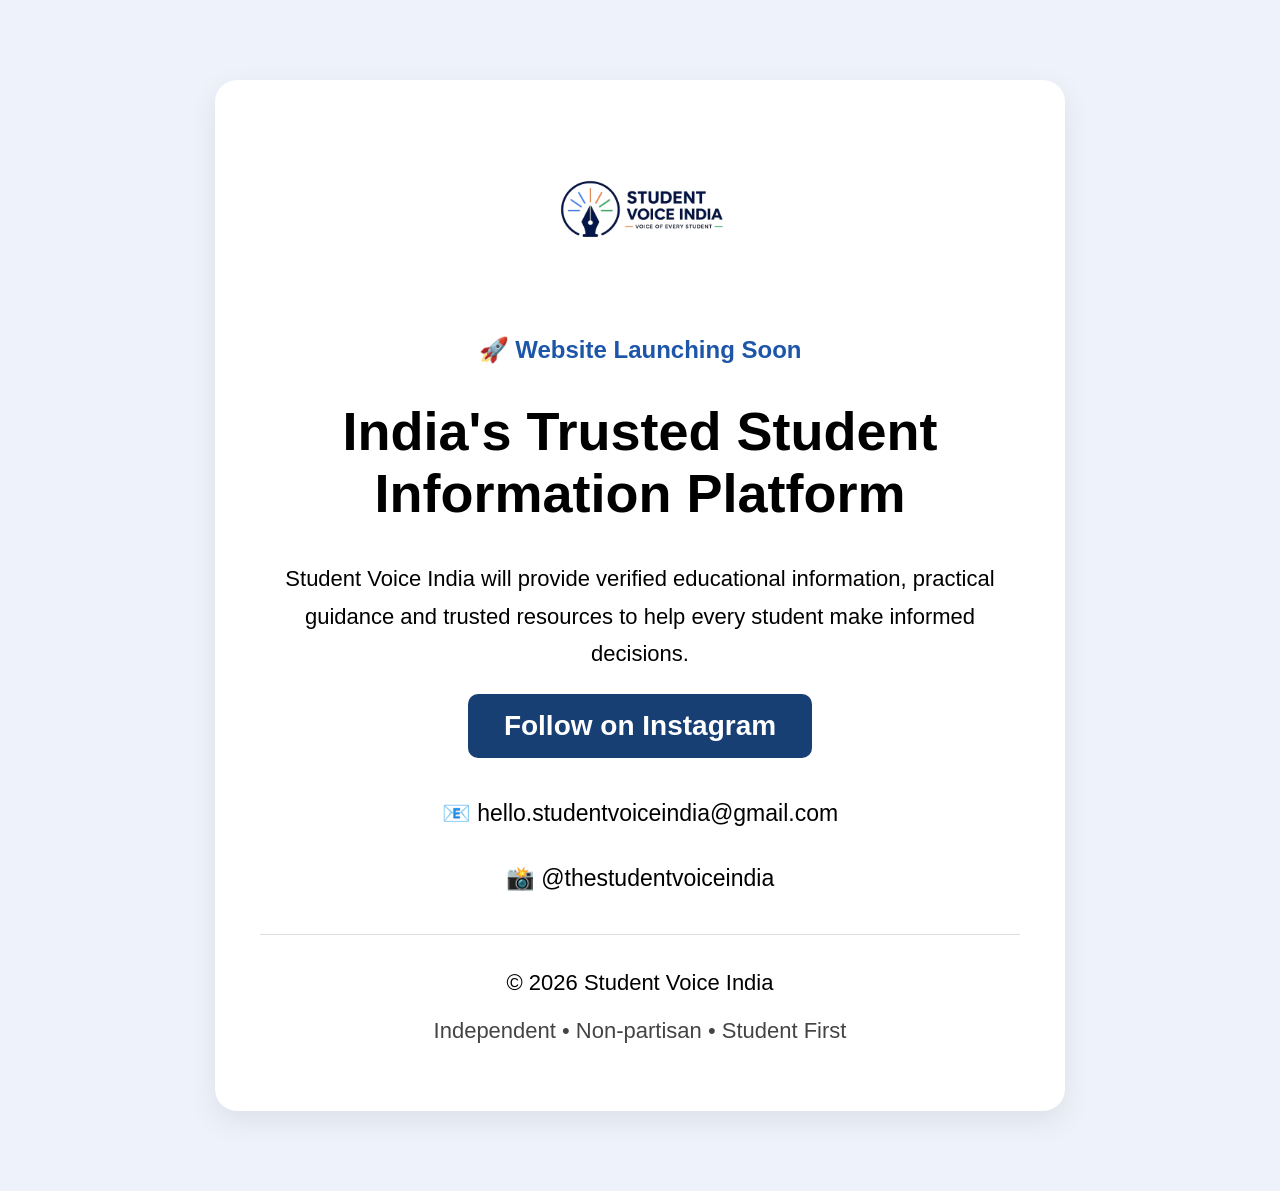
==== index.html @ ef29e7c0 "Update index.html" ====
<!DOCTYPE html>
<html lang="en">

<head>
    <meta charset="UTF-8">
    <meta name="viewport" content="width=device-width, initial-scale=1.0">

    <title>Student Voice India | Launching Soon</title>

    <link rel="icon" type="image/png" href="favicon.png">
    <link rel="stylesheet" href="style.css">
</head>

<body>

<div class="card">

<img src="logo.png" class="logo" alt="Student Voice India Logo">

<p class="launch">🚀 Website Launching Soon</p>

<h1>India's Trusted Student Information Platform</h1>

<p class="description">
Student Voice India will provide verified educational information,
practical guidance and trusted resources to help every student make informed decisions.
</p>

<a class="btn" href="https://instagram.com/thestudentvoiceindia" target="_blank">
Follow on Instagram
</a>

<div class="contact">

<p>📧 hello.studentvoiceindia@gmail.com</p>

<p>📸 @thestudentvoiceindia</p>

</div>

<hr>

<p class="copyright">
© 2026 Student Voice India
</p>

<p class="footer">
Independent • Non-partisan • Student First
</p>

</div>

</body>
</html>
---- style.css ----
body{
    margin:0;
    background:#eef3fb;
    font-family:Arial, Helvetica, sans-serif;
    padding:40px;
}

.card{

    max-width:760px;

    margin:40px auto;

    background:#ffffff;

    border-radius:22px;

    padding:45px;

    text-align:center;

    box-shadow:0 10px 30px rgba(0,0,0,.08);

}

.logo{
    width:280px;
    max-width:90%;
    margin:0 auto 12px;
    display:block;
}

.launch{
    color:#1d56a8;
    font-size:24px;
    font-weight:700;
    margin-bottom:15px;
}

h1{
    font-size:54px;
    line-height:1.15;
}

.description{
    font-size:22px;
    line-height:1.7;
}

.btn{

    display:inline-block;

    background:#183f74;

    color:#fff;

   padding:16px 36px;

    text-decoration:none;

    border-radius:10px;

   font-size:28px;

    font-weight:600;

}

.btn:hover{

    background:#12335d;

}

.contact{

    margin-top:35px;

    font-size:23px;

    line-height:1.8;

}

hr{

    margin:35px 0;

    border:none;

    border-top:1px solid #ddd;

}

.copyright{

    font-size:22px;

}

.footer{

    font-size:22px;

    color:#444;

}
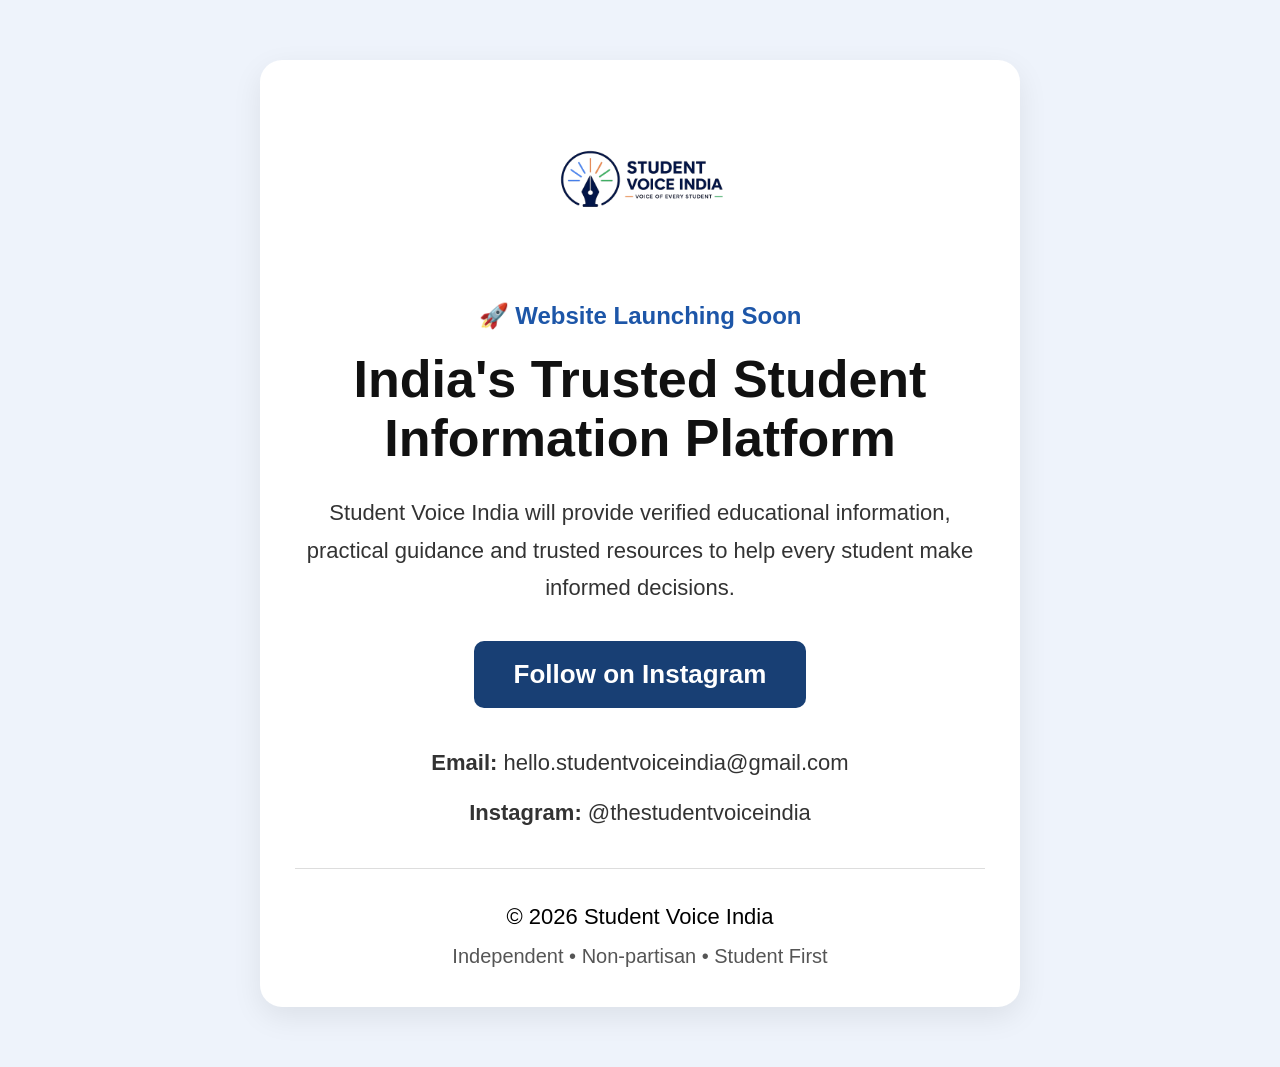
==== commit e37855ee: "Update index.html" ====
--- a/index.html
+++ b/index.html
@@ -2,53 +2,95 @@
 <html lang="en">
 
 <head>
+
+    <!-- Google Analytics -->
+    <script async src="https://www.googletagmanager.com/gtag/js?id=G-RP1W1ZYE9P"></script>
+    <script>
+        window.dataLayer = window.dataLayer || [];
+        function gtag() { dataLayer.push(arguments); }
+        gtag('js', new Date());
+
+        gtag('config', 'G-RP1W1ZYE9P');
+    </script>
+
     <meta charset="UTF-8">
     <meta name="viewport" content="width=device-width, initial-scale=1.0">
 
-    <title>Student Voice India | Launching Soon</title>
+    <title>Student Voice India | India's Trusted Student Information Platform</title>
+
+    <meta name="description"
+        content="Student Voice India provides verified educational information, admission guidance, career resources, scholarships and opportunities for students across India.">
+
+    <meta name="keywords"
+        content="Student Voice India, Education, Admissions, Scholarships, Colleges, Universities, Career Guidance, Students India">
+
+    <meta name="author" content="Student Voice India">
+
+    <meta name="robots" content="index, follow">
+
+    <link rel="canonical" href="https://studentvoiceindia.com/">
 
     <link rel="icon" type="image/png" href="favicon.png">
+
+    <!-- Open Graph -->
+    <meta property="og:title" content="Student Voice India">
+    <meta property="og:description" content="India's Trusted Student Information Platform">
+    <meta property="og:image" content="https://studentvoiceindia.com/logo.png">
+    <meta property="og:url" content="https://studentvoiceindia.com">
+    <meta property="og:type" content="website">
+
+    <!-- Twitter -->
+    <meta name="twitter:card" content="summary_large_image">
+    <meta name="twitter:title" content="Student Voice India">
+    <meta name="twitter:description" content="India's Trusted Student Information Platform">
+    <meta name="twitter:image" content="https://studentvoiceindia.com/logo.png">
+
     <link rel="stylesheet" href="style.css">
+
 </head>
 
 <body>
 
-<div class="card">
+    <div class="card">
 
-<img src="logo.png" class="logo" alt="Student Voice India Logo">
+        <img src="logo.png" class="logo" alt="Student Voice India Logo">
 
-<p class="launch">🚀 Website Launching Soon</p>
+        <p class="launch">🚀 Website Launching Soon</p>
 
-<h1>India's Trusted Student Information Platform</h1>
+        <h1>India's Trusted Student Information Platform</h1>
 
-<p class="description">
-Student Voice India will provide verified educational information,
-practical guidance and trusted resources to help every student make informed decisions.
-</p>
+        <p class="description">
+            Student Voice India will provide verified educational information,
+            practical guidance and trusted resources to help every student make informed decisions.
+        </p>
 
-<a class="btn" href="https://instagram.com/thestudentvoiceindia" target="_blank">
-Follow on Instagram
-</a>
+        <a class="btn"
+            href="https://instagram.com/thestudentvoiceindia"
+            target="_blank"
+            rel="noopener noreferrer">
+            Follow on Instagram
+        </a>
 
-<div class="contact">
+        <div class="contact">
 
-<p>📧 hello.studentvoiceindia@gmail.com</p>
+            <p><strong>Email:</strong> hello.studentvoiceindia@gmail.com</p>
 
-<p>📸 @thestudentvoiceindia</p>
+            <p><strong>Instagram:</strong> @thestudentvoiceindia</p>
 
-</div>
+        </div>
 
-<hr>
+        <hr>
 
-<p class="copyright">
-© 2026 Student Voice India
-</p>
+        <p class="copyright">
+            © 2026 Student Voice India
+        </p>
 
-<p class="footer">
-Independent • Non-partisan • Student First
-</p>
+        <p class="footer">
+            Independent • Non-partisan • Student First
+        </p>
 
-</div>
+    </div>
 
 </body>
+
 </html>
--- a/style.css
+++ b/style.css
@@ -1,108 +1,264 @@
-body{
+/* ==========================================
+   Student Voice India - Final Responsive CSS
+========================================== */
+
+*{
     margin:0;
+    padding:0;
+    box-sizing:border-box;
+}
+
+body{
     background:#eef3fb;
     font-family:Arial, Helvetica, sans-serif;
-    padding:40px;
-}
-
-.card{
-
+    padding:30px 20px;
+}
+
+.card{
     max-width:760px;
-
-    margin:40px auto;
-
+    margin:30px auto;
     background:#ffffff;
-
     border-radius:22px;
-
-    padding:45px;
-
+    padding:35px;
     text-align:center;
-
     box-shadow:0 10px 30px rgba(0,0,0,.08);
-
 }
 
 .logo{
     width:280px;
-    max-width:90%;
-    margin:0 auto 12px;
+    max-width:100%;
     display:block;
+    margin:0 auto 20px;
 }
 
 .launch{
     color:#1d56a8;
     font-size:24px;
     font-weight:700;
+    margin-bottom:20px;
+}
+
+h1{
+    font-size:52px;
+    line-height:1.15;
+    color:#111;
+    margin-bottom:25px;
+    font-weight:700;
+}
+
+.description{
+    font-size:22px;
+    line-height:1.7;
+    color:#333;
+    margin-bottom:35px;
+}
+
+.btn{
+    display:inline-block;
+    background:#183f74;
+    color:#ffffff;
+    text-decoration:none;
+    padding:18px 40px;
+    border-radius:10px;
+    font-size:26px;
+    font-weight:600;
+    transition:0.3s;
+}
+
+.btn:hover{
+    background:#12335d;
+}
+
+.contact{
+    margin-top:35px;
+    font-size:22px;
+    line-height:1.8;
+    color:#333;
+    word-break:break-word;
+}
+
+.contact p{
+    margin:10px 0;
+}
+
+hr{
+    margin:35px 0;
+    border:none;
+    border-top:1px solid #dddddd;
+}
+
+.copyright{
+    font-size:22px;
+    margin-bottom:10px;
+}
+
+.footer{
+    font-size:20px;
+    color:#555;
+    line-height:1.6;
+}
+
+
+
+/* ==========================================
+            Tablet (≤992px)
+========================================== */
+
+@media (max-width:992px){
+
+body{
+    padding:20px;
+}
+
+.card{
+    padding:32px;
+}
+
+.logo{
+    width:240px;
+}
+
+.launch{
+    font-size:22px;
+}
+
+h1{
+    font-size:42px;
+}
+
+.description{
+    font-size:20px;
+}
+
+.btn{
+    font-size:24px;
+}
+
+.contact{
+    font-size:20px;
+}
+
+}
+
+
+
+/* ==========================================
+            Mobile (≤768px)
+========================================== */
+
+@media (max-width:768px){
+
+body{
+    padding:15px;
+}
+
+.card{
+    width:100%;
+    margin:20px auto;
+    padding:28px 20px;
+    border-radius:18px;
+}
+
+.logo{
+    width:200px;
+    margin-bottom:18px;
+}
+
+.launch{
+    font-size:18px;
     margin-bottom:15px;
 }
 
 h1{
-    font-size:54px;
-    line-height:1.15;
-}
-
-.description{
-    font-size:22px;
+    font-size:34px;
+    line-height:1.25;
+    margin-bottom:18px;
+}
+
+.description{
+    font-size:18px;
+    line-height:1.65;
+    margin-bottom:28px;
+}
+
+.btn{
+    display:block;
+    width:100%;
+    padding:16px;
+    font-size:20px;
+}
+
+.contact{
+    font-size:18px;
     line-height:1.7;
 }
 
-.btn{
-
-    display:inline-block;
-
-    background:#183f74;
-
-    color:#fff;
-
-   padding:16px 36px;
-
-    text-decoration:none;
-
-    border-radius:10px;
-
-   font-size:28px;
-
-    font-weight:600;
-
-}
-
-.btn:hover{
-
-    background:#12335d;
-
-}
-
-.contact{
-
-    margin-top:35px;
-
-    font-size:23px;
-
-    line-height:1.8;
-
-}
-
-hr{
-
-    margin:35px 0;
-
-    border:none;
-
-    border-top:1px solid #ddd;
-
+.contact p{
+    margin:10px 0;
 }
 
 .copyright{
-
-    font-size:22px;
-
+    font-size:18px;
 }
 
 .footer{
-
-    font-size:22px;
-
-    color:#444;
-
-}
+    font-size:16px;
+    line-height:1.5;
+}
+
+}
+
+
+
+/* ==========================================
+         Small Phones (≤480px)
+========================================== */
+
+@media (max-width:480px){
+
+body{
+    padding:10px;
+}
+
+.card{
+    padding:22px 16px;
+}
+
+.logo{
+    width:180px;
+}
+
+.launch{
+    font-size:17px;
+}
+
+h1{
+    font-size:30px;
+    line-height:1.25;
+}
+
+.description{
+    font-size:17px;
+    line-height:1.6;
+}
+
+.btn{
+    font-size:19px;
+    padding:15px;
+}
+
+.contact{
+    font-size:16px;
+    line-height:1.6;
+}
+
+.copyright{
+    font-size:16px;
+}
+
+.footer{
+    font-size:15px;
+    line-height:1.5;
+}
+
+}
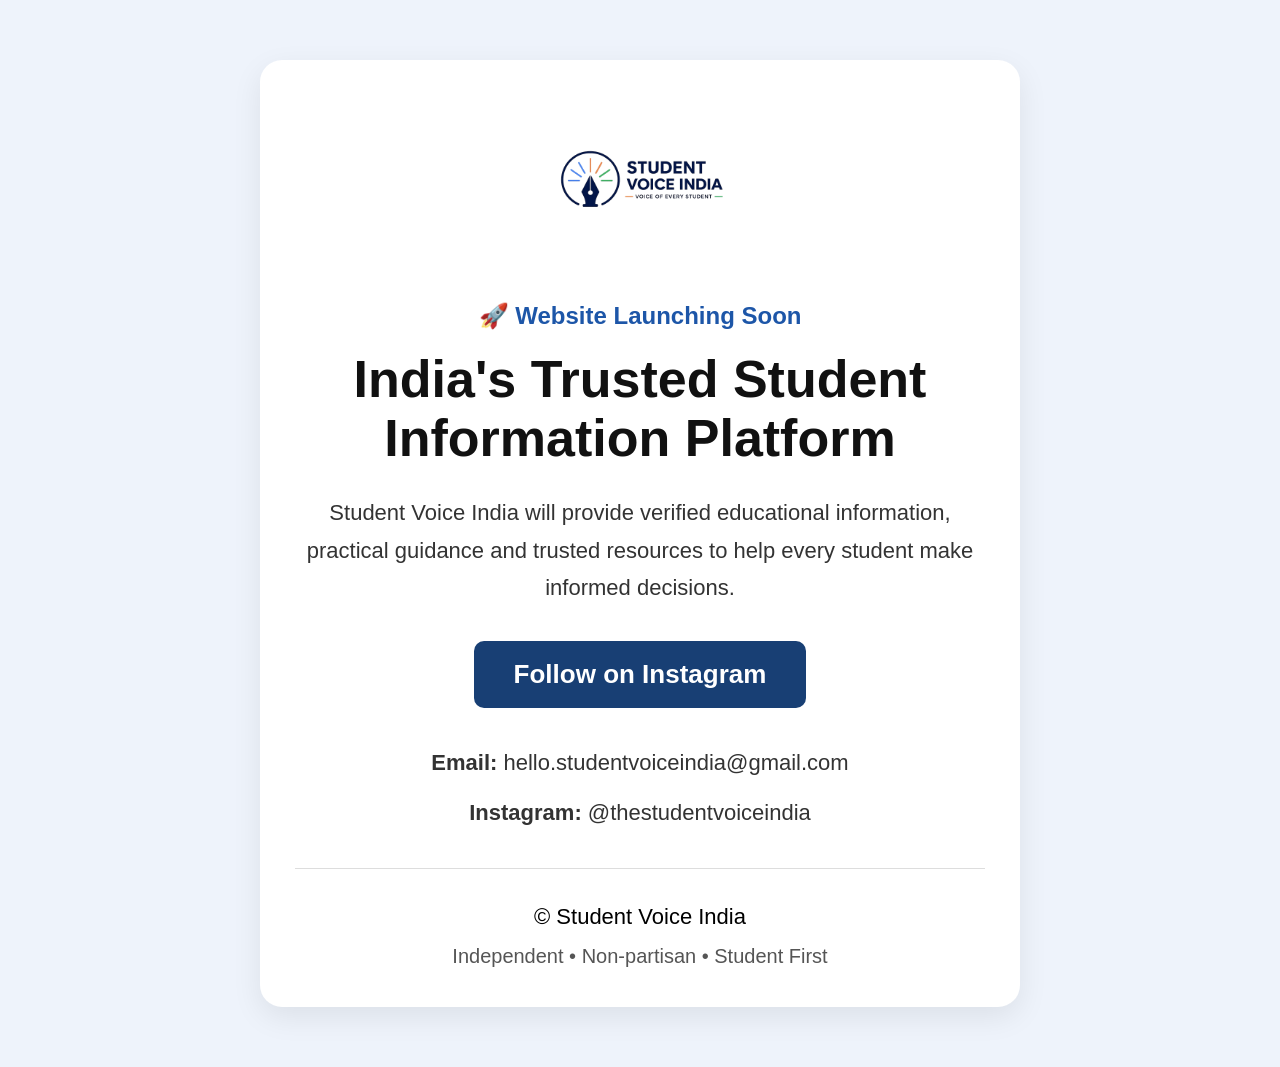
==== commit c01173f9: "Update index.html" ====
--- a/index.html
+++ b/index.html
@@ -82,7 +82,7 @@
         <hr>
 
         <p class="copyright">
-            © 2026 Student Voice India
+            © Student Voice India
         </p>
 
         <p class="footer">
